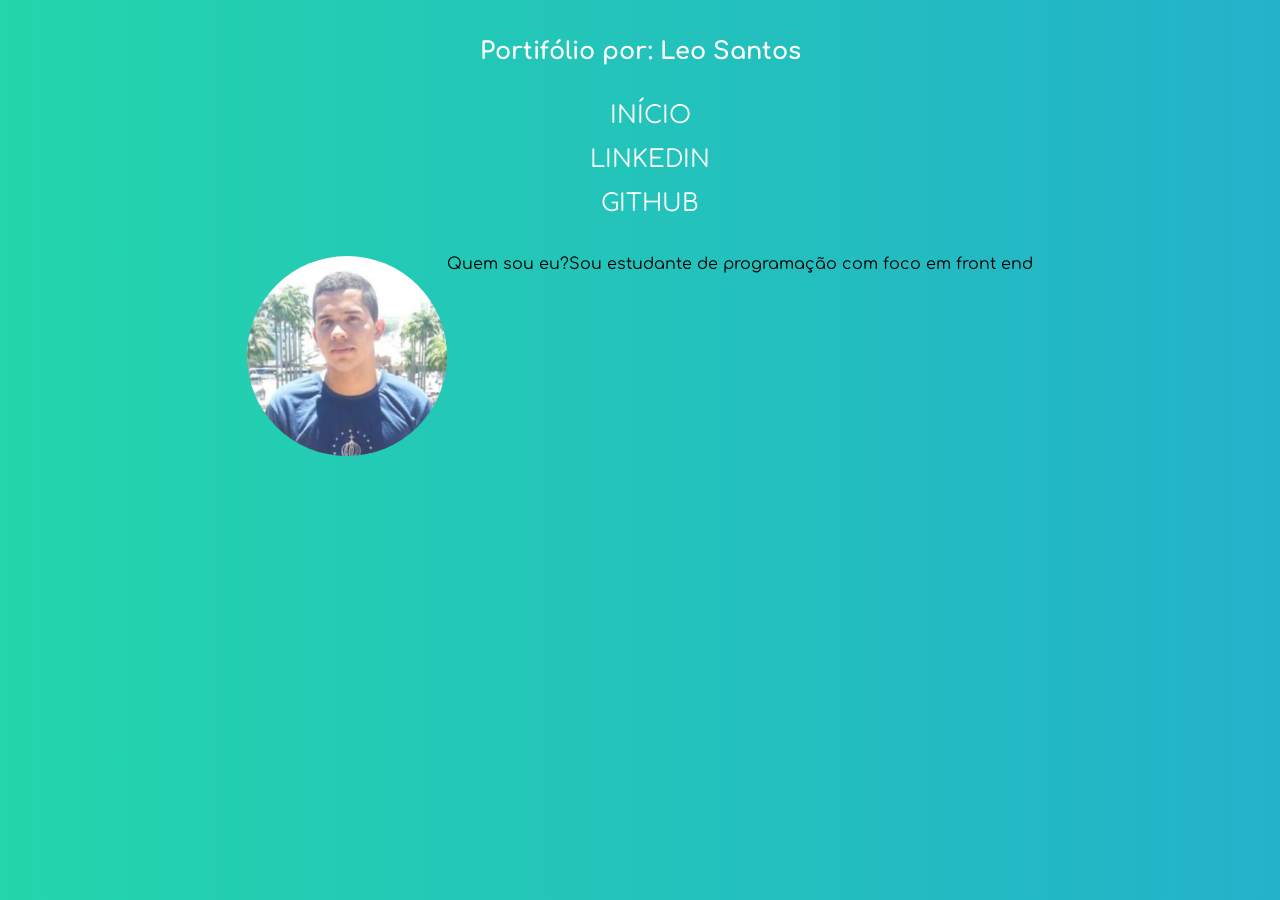
==== src/index.html @ e5686daf "portifolio" ====
<!DOCTYPE html>
<html lang="pt-br">
<head>
    <meta charset="UTF-8">
    <meta name="viewport" content="width=device-width, initial-scale=1.0">
    <title>Portifólio - Leo</title>
    <link href="https://fonts.googleapis.com/css2?family=Comfortaa&display=swap" rel="stylesheet">
    <link rel="stylesheet" href="./css/reset.css">
    <link rel="stylesheet" href="./css/base.css">
    <link rel="stylesheet" href="./css/header.css">
    <link rel="stylesheet" href="./css/content.css">
</head>
<body>

    <header class="header">
        <h1 class="name">Portifólio por: Leo Santos</h1>
        <nav>
            <ul class="social-media">
                <li><a href="#" class="action">Início</a></li>
                <li><a href="#" class="action">Linkedin</a></li>
                <li><a href="#" class="action">Github</a></li>
            </ul>
        </nav>
    </header>

    <main class="content">
        <img src="./img/profile.jpg" alt="Minha foto">
        <h2>Quem sou eu?</h2>
        <p>Sou estudante de programação com foco em front end</p>
    </main>
    
</body>
</html>
---- src/css/base.css ----
body{
    font-family: 'Comfortaa', cursive, sans-serif;
}

body {
	background: linear-gradient(-90deg, #ee7752, #e73c7e, #23a6d5, #23d5ab);
	background-size: 400% 400%;
    animation: gradient 15s ease infinite;
}

@keyframes gradient {
	0% {
		background-position: 0% 50%;
	}
	50% {
		background-position: 100% 50%;
	}
	100% {
		background-position: 0% 50%;
	}
}
---- src/css/header.css ----
.header{
    /* background-color: #6b77ad; */
    color: #fff;
    padding: 2.5rem;
    font-size: 1.5rem;
    display: flex;
    flex-direction: column;
    text-align: center;
}

.header .name{
    font-weight: bold;
    margin-bottom: 20px;
}
.social-media li{
    margin-top: 20px;
    margin-left: 20px;
    text-transform: uppercase;
    transition: .5s transform;
}

.social-media li:hover{
    transform: scale(1.2);
}
.social-media .action{
    color: inherit;
    text-decoration: none;
}
---- src/css/content.css ----
.content{
    display: flex;
    justify-content: center;
}

.content img{
    border-radius: 50%;
    width: 200px;
    height: 200px;
    object-fit: cover;
    transition: 1s transform;
}

.content img:hover{
    transform: scale(1.5);
}
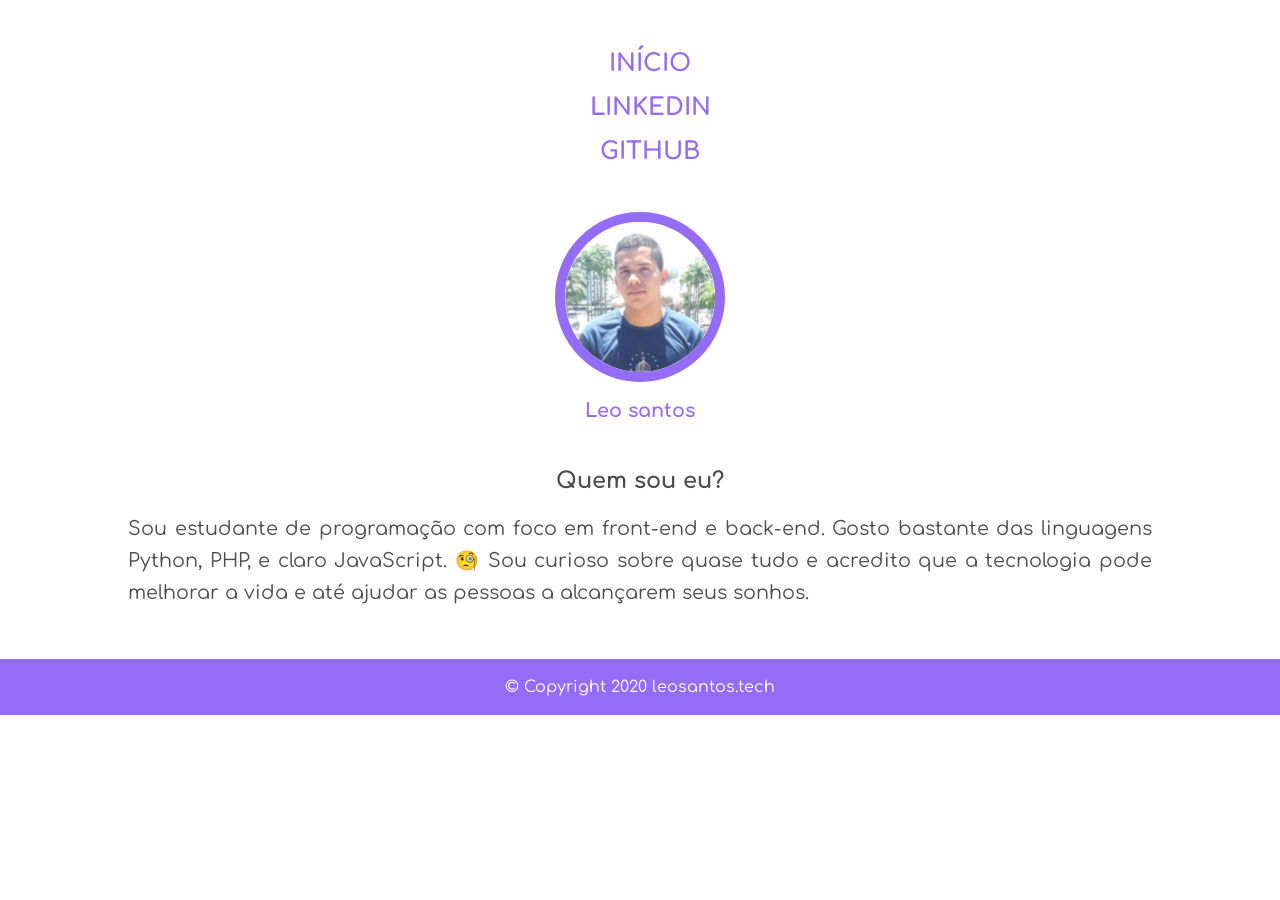
==== commit e4df92ee: "terminando portifólio" ====
--- a/src/index.html
+++ b/src/index.html
@@ -9,25 +9,36 @@
     <link rel="stylesheet" href="./css/base.css">
     <link rel="stylesheet" href="./css/header.css">
     <link rel="stylesheet" href="./css/content.css">
+    <link rel="stylesheet" href="./css/footer.css">
+
 </head>
 <body>
 
     <header class="header">
-        <h1 class="name">Portifólio por: Leo Santos</h1>
         <nav>
             <ul class="social-media">
-                <li><a href="#" class="action">Início</a></li>
-                <li><a href="#" class="action">Linkedin</a></li>
-                <li><a href="#" class="action">Github</a></li>
+                <li><a href="/" class="action">Início</a></li>
+                <li><a href="https://www.linkedin.com/in/leonardosant02/" target="_blank" class="action">Linkedin</a></li>
+                <li><a href="https://github.com/leosantosx" target="_blank" class="action">Github</a></li>
             </ul>
         </nav>
     </header>
 
     <main class="content">
-        <img src="./img/profile.jpg" alt="Minha foto">
+        <figure>
+            <img src="./img/profile.jpg" alt="Foto de Leo santos">
+            <figcaption class="user">Leo santos</figcaption>
+        </figure>
         <h2>Quem sou eu?</h2>
-        <p>Sou estudante de programação com foco em front end</p>
+        <p>Sou estudante de programação com foco em front-end e back-end.
+            Gosto bastante das linguagens Python, PHP, e claro JavaScript.
+            🧐 Sou curioso sobre quase tudo e acredito que a tecnologia pode melhorar a vida e até ajudar as pessoas a alcançarem seus sonhos.
+        </p>
     </main>
+
+    <footer>
+        <p>&copy; Copyright 2020 leosantos.tech</p>
+    </footer>
     
 </body>
 </html>
--- a/src/css/base.css
+++ b/src/css/base.css
@@ -1,21 +1,9 @@
 body{
-    font-family: 'Comfortaa', cursive, sans-serif;
+	font-family: 'Comfortaa', cursive, sans-serif;
 }
 
-body {
-	background: linear-gradient(-90deg, #ee7752, #e73c7e, #23a6d5, #23d5ab);
-	background-size: 400% 400%;
-    animation: gradient 15s ease infinite;
-}
-
-@keyframes gradient {
-	0% {
-		background-position: 0% 50%;
-	}
-	50% {
-		background-position: 100% 50%;
-	}
-	100% {
-		background-position: 0% 50%;
-	}
+:root{
+	--color-primary: #956cf5;
+	--color-secondary: #4d4d4d;
+	--color-white: #ffffff;
 }
--- a/src/css/header.css
+++ b/src/css/header.css
@@ -1,18 +1,15 @@
 .header{
-    /* background-color: #6b77ad; */
-    color: #fff;
-    padding: 2.5rem;
+    color: var(--color-primary);
+    padding: 2rem;
     font-size: 1.5rem;
     display: flex;
     flex-direction: column;
     text-align: center;
+    overflow: hidden;
 }
 
-.header .name{
+.social-media li{
     font-weight: bold;
-    margin-bottom: 20px;
-}
-.social-media li{
     margin-top: 20px;
     margin-left: 20px;
     text-transform: uppercase;
@@ -20,7 +17,7 @@
 }
 
 .social-media li:hover{
-    transform: scale(1.2);
+    transform: scale(1.1);
 }
 .social-media .action{
     color: inherit;
--- a/src/css/content.css
+++ b/src/css/content.css
@@ -1,16 +1,42 @@
 .content{
+    width: 80vw;
+    margin: 0 auto;
     display: flex;
-    justify-content: center;
+    align-items: center;
+    flex-direction: column;
 }
 
 .content img{
+    margin: 1rem;
     border-radius: 50%;
-    width: 200px;
-    height: 200px;
+    width: 150px;
+    height: 150px;
     object-fit: cover;
     transition: 1s transform;
+    border: 10px solid var(--color-primary);
+}
+
+.content .user{
+    font-size: 1.2rem;
+    font-weight: bold;
+    color: var(--color-primary);
+    text-align: center;
 }
 
 .content img:hover{
-    transform: scale(1.5);
+    transform: scale(1.2);
+}
+
+.content h2{
+    margin: 50px 0 20px 0;
+    font-weight: bold;
+    font-size: 1.4rem;
+    color: var(--color-secondary);
+}
+
+.content p{
+    text-align: justify;
+    color: var(--color-secondary);
+    line-height: 2rem;
+    font-size: 1.2rem;
 }
--- a/src/css/footer.css
+++ b/src/css/footer.css
@@ -0,0 +1,10 @@
+footer{
+    margin-top: 50px;
+    padding: 20px;
+    background-color: var(--color-primary);
+}
+
+footer p{
+    color: var(--color-white);
+    text-align: center;
+}
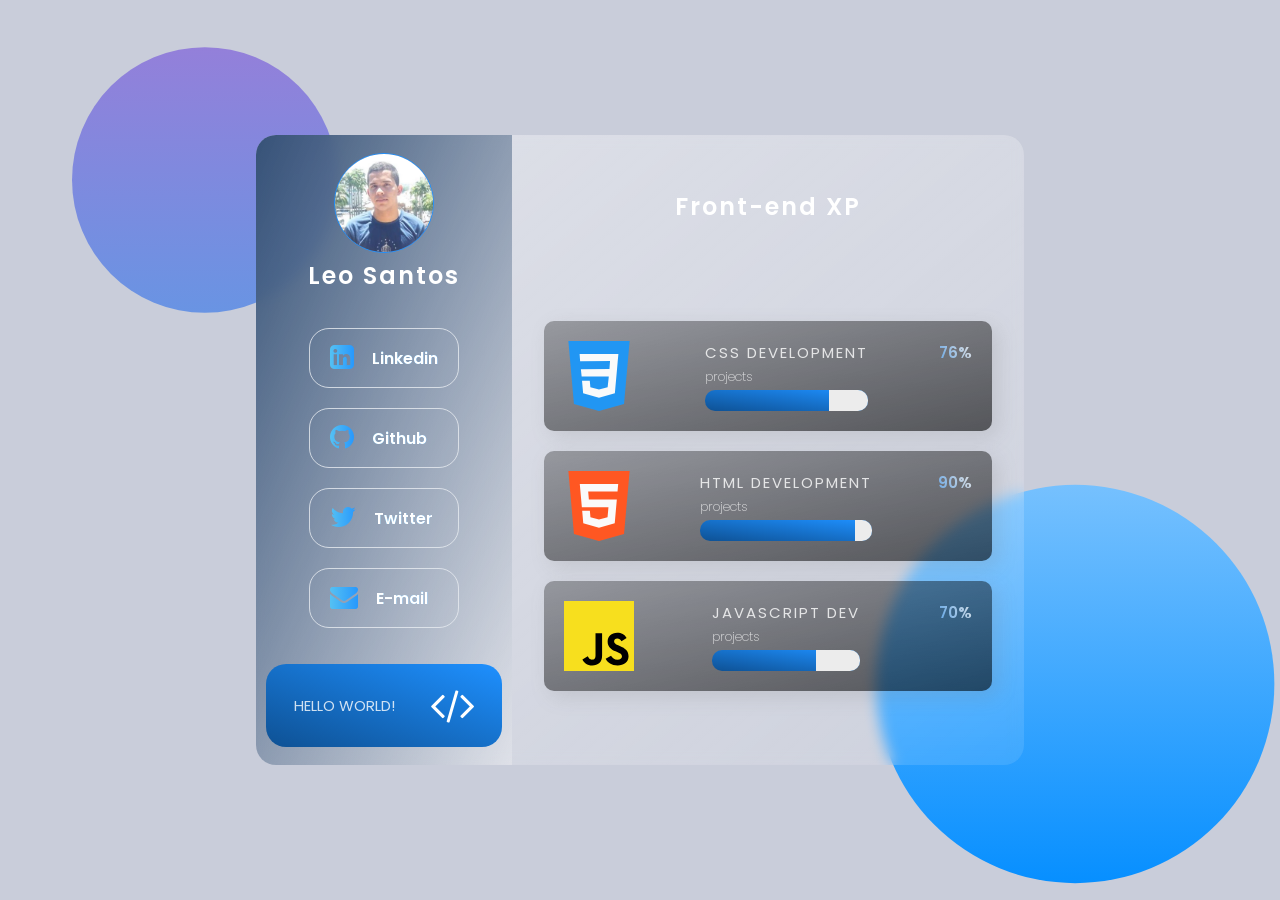
==== commit 35733af5: "Terminando projeto" ====
--- a/src/index.html
+++ b/src/index.html
@@ -1,44 +1,106 @@
+
 <!DOCTYPE html>
-<html lang="pt-br">
-<head>
-    <meta charset="UTF-8">
-    <meta name="viewport" content="width=device-width, initial-scale=1.0">
-    <title>Portifólio - Leo</title>
-    <link href="https://fonts.googleapis.com/css2?family=Comfortaa&display=swap" rel="stylesheet">
-    <link rel="stylesheet" href="./css/reset.css">
-    <link rel="stylesheet" href="./css/base.css">
-    <link rel="stylesheet" href="./css/header.css">
-    <link rel="stylesheet" href="./css/content.css">
-    <link rel="stylesheet" href="./css/footer.css">
+<html lang="en">
+  <head>
+    <meta charset="UTF-8" />
+    <meta name="viewport" content="width=device-width, initial-scale=1.0" />
+    <link rel="stylesheet" href="css/style.css" />
+    <link
+      rel="stylesheet"
+      href="https://stackpath.bootstrapcdn.com/font-awesome/4.7.0/css/font-awesome.min.css"
+      integrity="sha384-wvfXpqpZZVQGK6TAh5PVlGOfQNHSoD2xbE+QkPxCAFlNEevoEH3Sl0sibVcOQVnN"
+      crossorigin="anonymous"
+    />
+    <title>Leo Santos</title>
+  </head>
+  <body>
+    <main>
+      <section class="glass">
+        <div class="dashboard">
+          <div class="user">
+            <img src="img/profile.jpg" alt="avatar" />
+            <h3>Leo Santos</h3>
+            <!-- <p>Cool Front-Dev</p> -->
+          </div>
 
-</head>
-<body>
+          <div class="links">
+            <ul>
+              <li class="link">
+                <a
+                  href="https://www.linkedin.com/in/leonardosant02"
+                  target="_blank"
+                  ><i class="fa fa-linkedin-square" aria-hidden="true"></i
+                ></a>
+                <a href="https://www.linkedin.com/in/leonardosant02" target="_blank" class="social-text">Linkedin</a>
+              </li>
+              <li class="link">
+                <a href="https://github.com/leosantosx" target="_blank"><i class="fa fa-github" aria-hidden="true"></i></a>
+                <a href="https://github.com/leosantosx" target="_blank" class="social-text">Github</a>
+              </li>
+              <li class="link">
+                <a href="https://twitter.com/Leo_sant01" target="_blank"
+                  ><i class="fa fa-twitter" aria-hidden="true"></i></a>
+                  <a href="https://twitter.com/Leo_sant01" target="_blank" class="social-text">Twitter</a>
+              </li>
+              <li class="link">
+                <a href="mailto:leonardosaint748@gmail.com"><i class="fa fa-envelope" aria-hidden="true"></i></a>
+                <a href="mailto:leonardosaint748@gmail.com" target="_blank" class="social-text">E-mail</a>
+              </li>
+            </ul>
+          </div>
 
-    <header class="header">
-        <nav>
-            <ul class="social-media">
-                <li><a href="/" class="action">Início</a></li>
-                <li><a href="https://www.linkedin.com/in/leonardosant02/" target="_blank" class="action">Linkedin</a></li>
-                <li><a href="https://github.com/leosantosx" target="_blank" class="action">Github</a></li>
-            </ul>
-        </nav>
-    </header>
+          <div class="pro">
+            <h2>Hello World!</h2>
+            <a href="#"><i class="fa fa-code" aria-hidden="true"></i></a>
+          </div>
+        </div>
 
-    <main class="content">
-        <figure>
-            <img src="./img/profile.jpg" alt="Foto de Leo santos">
-            <figcaption class="user">Leo santos</figcaption>
-        </figure>
-        <h2>Quem sou eu?</h2>
-        <p>Sou estudante de programação com foco em front-end e back-end.
-            Gosto bastante das linguagens Python, PHP, e claro JavaScript.
-            🧐 Sou curioso sobre quase tudo e acredito que a tecnologia pode melhorar a vida e até ajudar as pessoas a alcançarem seus sonhos.
-        </p>
+        <div class="codes">
+          <div class="status">
+            <h1>Front-end XP</h1>
+          </div>
+
+          <ul class="cards">
+            <li class="card">
+              <img src="img/css.svg" alt="css" />
+              <div class="card-info">
+                <h2>CSS Development</h2>
+                <p>projects</p>
+                <div class="progress css"></div>
+              </div>
+              <h2 class="percentage">76%</h2>
+            </li>
+
+            <li class="card">
+              <img src="img/html-5.svg" alt="css" />
+              <div class="card-info">
+                <h2>HTML Development</h2>
+                <p>projects</p>
+                <div class="progress html"></div>
+              </div>
+              <h2 class="percentage">90%</h2>
+            </li>
+
+            <li class="card">
+              <img src="img/javascript.svg" alt="css" />
+              <div class="card-info">
+                <h2>Javascript Dev</h2>
+                <p>projects</p>
+                <div class="progress js"></div>
+              </div>
+              <h2 class="percentage">70%</h2>
+            </li>
+          </ul>
+        </div>
+      </section>
     </main>
 
-    <footer>
-        <p>&copy; Copyright 2020 leosantos.tech</p>
-    </footer>
-    
-</body>
-</html>+    <script src="js/vanilla-tilt.js"></script>
+    <script>
+      VanillaTilt.init(document.querySelector(".glass"), {
+        max: 10,
+        speed: 500,
+      });
+    </script>
+  </body>
+</html>
--- a/src/css/style.css
+++ b/src/css/style.css
@@ -0,0 +1,278 @@
+@import url("https://fonts.googleapis.com/css2?family=Poppins:wght@100;200;300;400;500;600;700;800&display=swap");
+
+* {
+  margin: 0;
+  padding: 0;
+  box-sizing: border-box;
+  text-decoration: none;
+  list-style: none;
+}
+
+html {
+  font-size: 62.5%;
+  font-family: "Poppins", sans-serif;
+}
+
+h1,
+h3 {
+  color: #fff;
+  font-weight: 600;
+  font-size: 2.4rem;
+  letter-spacing: 2px;
+}
+
+h2,
+p {
+  color: #fff;
+  font-weight: 500;
+  opacity: 0.8;
+}
+
+main {
+  min-height: 100vh;
+  background: #c9cdda;
+  display: flex;
+  align-items: center;
+  justify-content: center;
+}
+
+main::before {
+  content: "";
+  position: absolute;
+  top: 0;
+  left: 0;
+  width: 100%;
+  height: 100%;
+  background: linear-gradient(#fdfdfd, #028dff);
+  clip-path: circle(18% at 84% 76%);
+}
+
+main::after {
+  content: "";
+  position: absolute;
+  top: 0;
+  left: 0;
+  width: 100%;
+  height: 100%;
+  background: linear-gradient(#9b7cd8, rgb(11, 193, 248));
+  clip-path: circle(12% at 16% 20%);
+}
+
+.user img {
+  height: 100px;
+  width: 100px;
+  border-radius: 50%;
+  border: 1px solid #1e90ff;
+  object-fit: cover;
+}
+
+.user p {
+  font-size: 16px;
+  font-weight: 200;
+  text-transform: uppercase;
+  letter-spacing: 2px;
+}
+
+.glass {
+  background: #fff;
+  background: linear-gradient(
+    to right bottom,
+    rgba(255, 255, 255, 0.4),
+    rgba(255, 255, 255, 0.1)
+  );
+  backdrop-filter: blur(0.7rem);
+  -webkit-backdrop-filter: blur(2rem);
+  border-radius: 2rem;
+  height: 70vh;
+  width: 60%;
+  z-index: 2;
+  display: flex;
+}
+
+.dashboard {
+  flex: 1;
+  display: flex;
+  flex-direction: column;
+  align-items: center;
+  justify-content: space-around;
+  text-align: center;
+  padding: 1rem;
+  background: linear-gradient(
+    to right bottom,
+    rgb(54, 82, 119),
+    rgba(247, 247, 247, 0.3)
+  );
+  border-radius: 2rem 0 0 2rem;
+}
+
+.link {
+  display: flex;
+  margin: 2rem 0;
+  padding: 8px 20px;
+  align-items: center;
+  cursor: pointer;
+  border: 1px solid rgba(232, 236, 241, 0.8);
+  border-radius: 2rem;
+}
+
+.link:hover {
+  background: #242424;
+}
+
+.link h2 {
+  padding: 2rem;
+}
+
+.link a {
+  font-size: 28px;
+  background: linear-gradient(to right, #55c1f3, #1e90ff 120%);
+  -webkit-background-clip: text;
+  -webkit-text-fill-color: transparent;
+}
+
+a.social-text {
+  margin-left: 18px;
+  font-size: 16px;
+  font-weight: 600;
+  -webkit-text-fill-color: #fff;
+}
+
+.codes {
+  flex: 2;
+}
+
+.pro {
+  background: linear-gradient(to right top, #0e5194, #1e90ff);
+  border-radius: 2rem;
+  color: #fff;
+  padding: 1rem;
+  display: flex;
+  justify-content: space-around;
+  align-items: center;
+  width: 100%;
+}
+
+.pro a {
+  display: block;
+  font-size: 42px;
+  color: #fff;
+  cursor: default;
+}
+
+.pro h2 {
+  color: #fff;
+  font-weight: 400;
+  text-transform: uppercase;
+  pointer-events: none;
+}
+
+.status {
+  margin-bottom: 1rem;
+  width: 90%;
+  text-align: center;
+}
+
+.status input {
+  background: linear-gradient(
+    to right bottom,
+    rgba(255, 255, 255, 0.7),
+    rgba(255, 255, 255, 0.3)
+  );
+  border: none;
+  outline: none;
+  width: 50%;
+  padding: 0.01rem;
+  border-radius: 2rem;
+}
+
+.codes {
+  display: flex;
+  flex-direction: column;
+  justify-content: space-around;
+  align-items: center;
+  margin: 2rem;
+}
+
+.cards {
+  width: 95%;
+}
+
+.card {
+  display: flex;
+  background: linear-gradient(
+    to left top,
+    rgba(0, 0, 0, 0.6),
+    rgba(0, 0, 0, 0.3)
+  );
+  border-radius: 1rem;
+  box-shadow: 6px 6px 20px rgba(122, 122, 122, 0.2);
+  margin: 2rem 0;
+  padding: 2rem;
+  justify-content: space-between;
+}
+
+.card img {
+  height: 70px;
+}
+
+.card-info h2 {
+  font-weight: 400;
+  text-transform: uppercase;
+  letter-spacing: 2px;
+  margin-bottom: 4px;
+  pointer-events: none;
+}
+
+.card-info p {
+  margin-bottom: 4px;
+  font-size: 12.7px;
+  font-weight: 200;
+  pointer-events: none;
+}
+
+.progress {
+  position: relative;
+  background: linear-gradient(to right top, #0e5194, #1e90ff);
+  width: 100%;
+  height: 30%;
+  border-radius: 1rem;
+  overflow: hidden;
+}
+
+.css::after {
+  content: '';
+  position: absolute;
+  background: rgb(236, 236, 236);
+  width: 100%;
+  height: 100%;
+  border-radius: 0 0 1rem 0;
+  left: 76%;
+}
+
+.html::after {
+  content: '';
+  position: absolute;
+  background: rgb(236, 236, 236);
+  width: 100%;
+  height: 100%;
+  border-radius: 0 0 1rem 0;
+  left: 90%;
+}
+
+.js::after {
+  content: '';
+  position: absolute;
+  background: rgb(236, 236, 236);
+  width: 100%;
+  height: 100%;
+  border-radius: 0 0 1rem 0;
+  left: 70%;
+}
+
+.percentage {
+  font-weight: 600;
+  background: linear-gradient(to right top, #1e90ff, #fff);
+  background-clip: text;
+  -webkit-background-clip: text;
+  -webkit-text-fill-color: transparent;
+}
